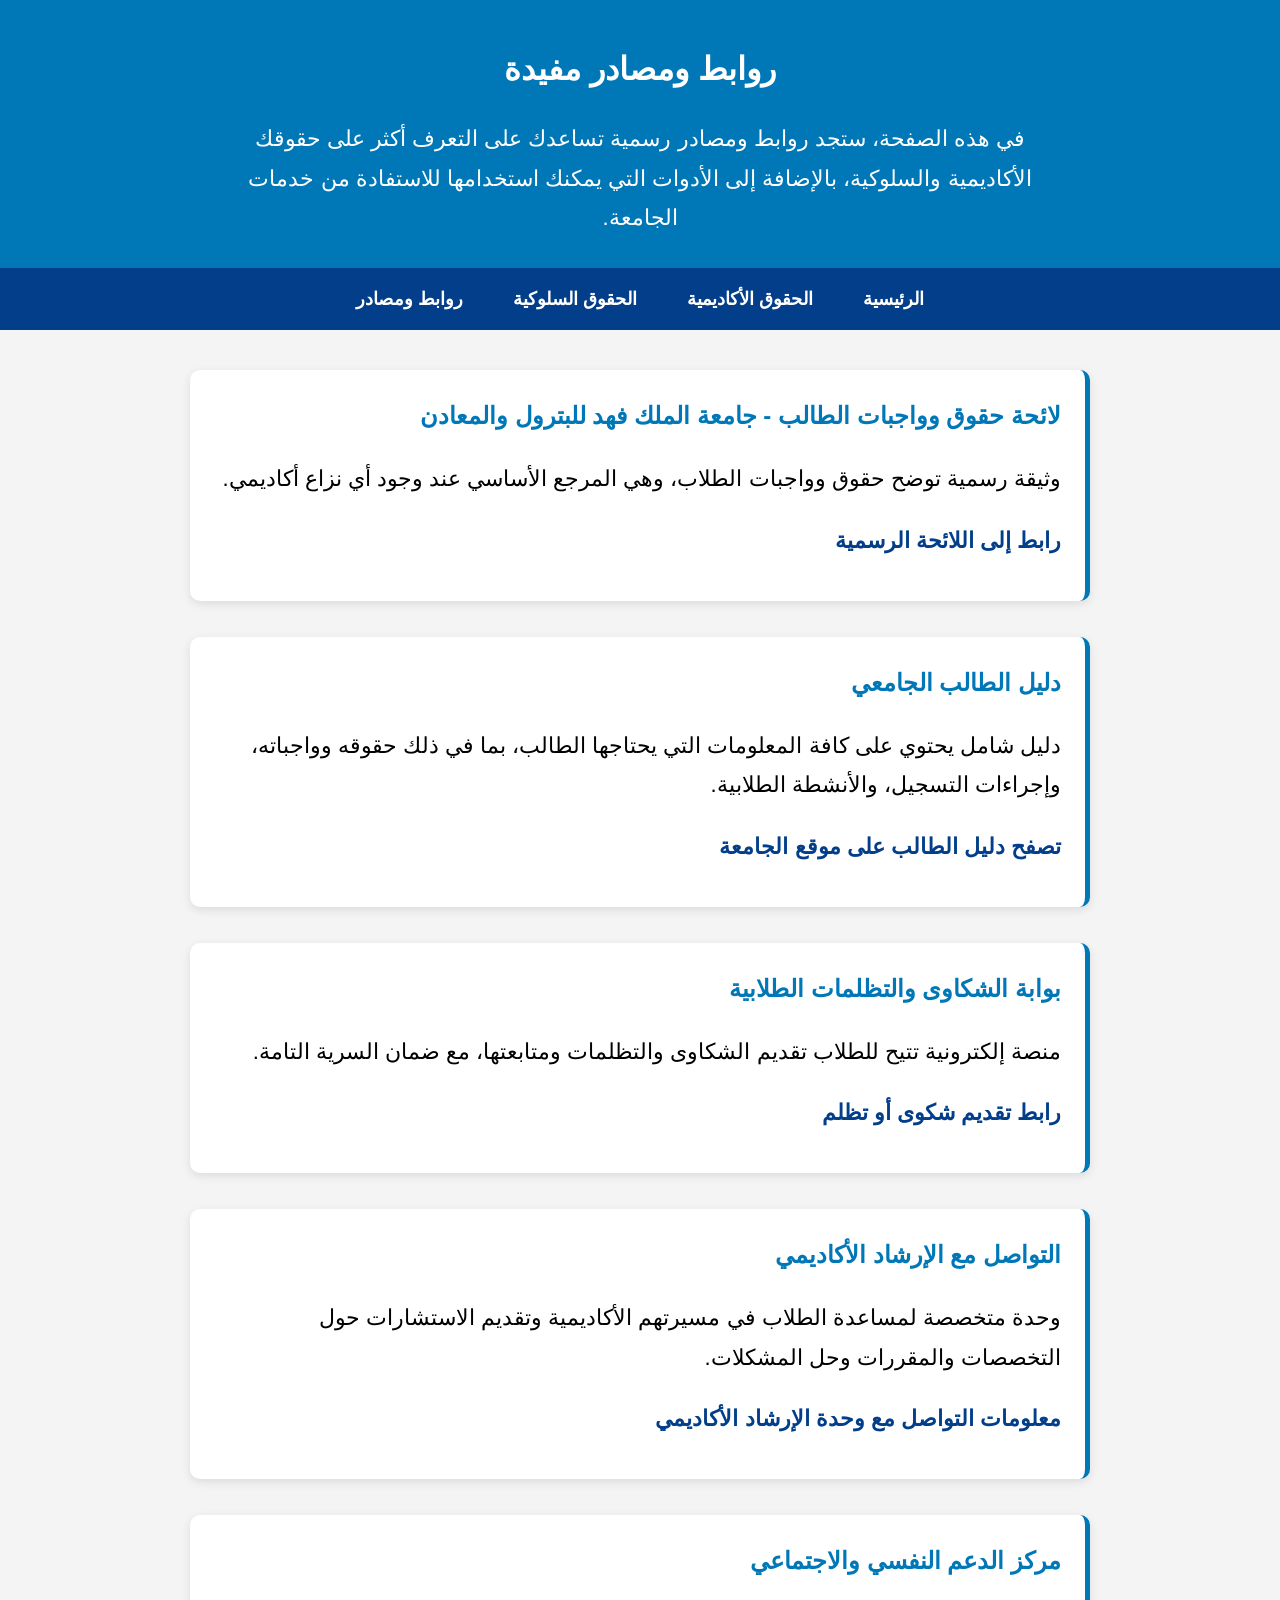
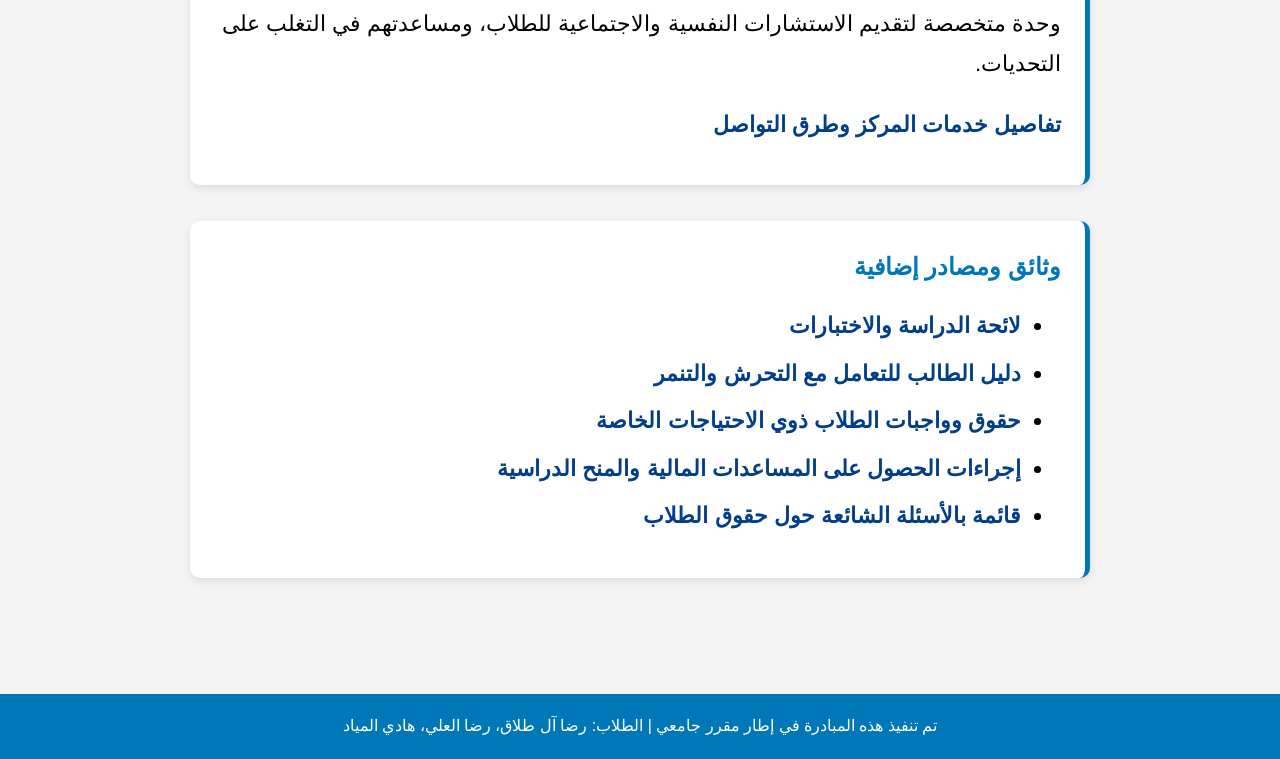
==== resources.html @ 7638e051 "Add files via upload" ====
<!DOCTYPE html>
<html lang="ar" dir="rtl">
<head>
  <meta charset="UTF-8">
  <title>روابط ومصادر</title>
  <link rel="stylesheet" href="styles.css">
</head>
<body>
  <header>
    <h1>روابط ومصادر مفيدة</h1>
    <p>في هذه الصفحة، ستجد روابط ومصادر رسمية تساعدك على التعرف أكثر على حقوقك الأكاديمية والسلوكية، بالإضافة إلى الأدوات التي يمكنك استخدامها للاستفادة من خدمات الجامعة.</p>
  </header>
  <nav>
    <a href="index.html">الرئيسية</a>
    <a href="academic.html">الحقوق الأكاديمية</a>
    <a href="behavioral.html">الحقوق السلوكية</a>
    <a href="resources.html">روابط ومصادر</a>
  </nav>
  <main>
    <div class="box">
      <h3>لائحة حقوق وواجبات الطالب - جامعة الملك فهد للبترول والمعادن</h3>
      <p>وثيقة رسمية توضح حقوق وواجبات الطلاب، وهي المرجع الأساسي عند وجود أي نزاع أكاديمي.</p>
      <p><a href="https://www.kfupm.edu.sa/ar/students/student-rights" target="_blank">رابط إلى اللائحة الرسمية</a></p>
    </div>

    <div class="box">
      <h3>دليل الطالب الجامعي</h3>
      <p>دليل شامل يحتوي على كافة المعلومات التي يحتاجها الطالب، بما في ذلك حقوقه وواجباته، وإجراءات التسجيل، والأنشطة الطلابية.</p>
      <p><a href="#" target="_blank">تصفح دليل الطالب على موقع الجامعة</a></p>
    </div>

    <div class="box">
      <h3>بوابة الشكاوى والتظلمات الطلابية</h3>
      <p>منصة إلكترونية تتيح للطلاب تقديم الشكاوى والتظلمات ومتابعتها، مع ضمان السرية التامة.</p>
      <p><a href="#" target="_blank">رابط تقديم شكوى أو تظلم</a></p>
    </div>

    <div class="box">
      <h3>التواصل مع الإرشاد الأكاديمي</h3>
      <p>وحدة متخصصة لمساعدة الطلاب في مسيرتهم الأكاديمية وتقديم الاستشارات حول التخصصات والمقررات وحل المشكلات.</p>
      <p><a href="#" target="_blank">معلومات التواصل مع وحدة الإرشاد الأكاديمي</a></p>
    </div>

    <div class="box">
      <h3>مركز الدعم النفسي والاجتماعي</h3>
      <p>وحدة متخصصة لتقديم الاستشارات النفسية والاجتماعية للطلاب، ومساعدتهم في التغلب على التحديات.</p>
      <p><a href="#" target="_blank">تفاصيل خدمات المركز وطرق التواصل</a></p>
    </div>

    <div class="box">
      <h3>وثائق ومصادر إضافية</h3>
      <ul>
        <li><a href="#">لائحة الدراسة والاختبارات</a></li>
        <li><a href="#">دليل الطالب للتعامل مع التحرش والتنمر</a></li>
        <li><a href="#">حقوق وواجبات الطلاب ذوي الاحتياجات الخاصة</a></li>
        <li><a href="#">إجراءات الحصول على المساعدات المالية والمنح الدراسية</a></li>
        <li><a href="#">قائمة بالأسئلة الشائعة حول حقوق الطلاب</a></li>
      </ul>
    </div>
  </main>
  <footer>تم تنفيذ هذه المبادرة في إطار مقرر جامعي | الطلاب: رضا آل طلاق، رضا العلي، هادي المياد</footer>
</body>
</html>
---- styles.css ----
/* Global Styles */
body {
  font-family: 'Dubai', 'Segoe UI', 'Tahoma', 'Arial', sans-serif;
  font-size: 18px;
  background-color: #f4f4f4;
  margin: 0;
  padding: 0;
  line-height: 1.8;
}

h1 {
  font-size: 32px;
  color: white;
  margin-bottom: 20px;
}

h2 {
  font-size: 26px;
  color: #0077b6;
  margin-bottom: 16px;
}

h3 {
  font-size: 24px;
  color: #0077b6;
  margin-bottom: 14px;
}

p {
  font-size: 22px;
  margin-bottom: 16px;
}

/* Header */
header {
  background-color: #0077b6;
  color: white;
  padding: 20px;
  text-align: center;
}

header p {
  max-width: 800px;
  margin: 10px auto;
  font-size: 22px;
}

/* Navigation */
nav {
  background-color: #023e8a;
  display: flex;
  justify-content: center;
  flex-wrap: wrap;
}

nav a {
  color: white;
  padding: 15px 25px;
  text-decoration: none;
  font-weight: bold;
  font-size: 18px;
}

nav a:hover {
  background-color: #0096c7;
}

/* Main Content */
main {
  padding: 40px 30px;
  max-width: 900px;
  margin: 0 auto;
}

/* Boxes */
.box {
  background-color: white;
  border-right: 5px solid #0077b6;
  padding: 24px;
  margin-bottom: 36px;
  border-radius: 10px;
  box-shadow: 0 3px 10px rgba(0,0,0,0.1);
}

.box h3 {
  margin-top: 0;
  font-weight: 600;
}

.example {
  background-color: #e6f3f8;
  padding: 16px;
  border-radius: 5px;
  margin-top: 14px;
  font-size: 22px;
  line-height: 1.7;
}

.steps {
  background-color: #f9f9f9;
  padding: 16px;
  border-radius: 5px;
  margin-top: 14px;
  font-size: 22px;
  line-height: 1.7;
}

.steps ol {
  padding-right: 20px;
  margin: 0;
}

/* Cards */
.card-container {
  display: flex;
  flex-wrap: wrap;
  justify-content: center;
  gap: 20px;
  margin-top: 30px;
}

.card {
  background-color: white;
  border-top: 5px solid #0077b6;
  border-radius: 10px;
  box-shadow: 0 3px 8px rgba(0,0,0,0.1);
  padding: 20px;
  width: 260px;
  text-align: center;
  transition: transform 0.3s;
}

.card:hover {
  transform: translateY(-5px);
}

.card p {
  font-size: 18px;
  line-height: 1.7;
}

/* Quick Reference */
.quick-reference {
  background-color: white;
  border-radius: 10px;
  padding: 20px;
  margin-top: 40px;
  box-shadow: 0 3px 10px rgba(0,0,0,0.1);
}

.quick-reference h3 {
  color: #0077b6;
  border-bottom: 1px solid #ccc;
  padding-bottom: 10px;
  margin-bottom: 15px;
  font-size: 22px;
}

.quick-reference ul {
  padding-right: 20px;
  line-height: 2;
}

.quick-reference li {
  margin-bottom: 8px;
}

/* Links in boxes (for resources page) */
.box a {
  text-decoration: none;
  color: #023e8a;
  font-weight: bold;
}

.box a:hover {
  text-decoration: underline;
}

/* Lists */
ul, ol {
  font-size: 18px;
  line-height: 1.8;
}

li {
  font-size: 22px;
  margin-bottom: 8px;
}

/* Footer */
footer {
  background-color: #0077b6;
  color: white;
  text-align: center;
  padding: 18px;
  margin-top: 40px;
  font-size: 16px;
}

/* Mobile optimization */
@media screen and (max-width: 768px) {
  .card-container {
    flex-direction: column;
    align-items: center;
  }
  
  .card {
    width: 90%;
  }
  
  nav {
    flex-direction: column;
    align-items: center;
  }
  
  nav a {
    width: 100%;
    text-align: center;
  }
}
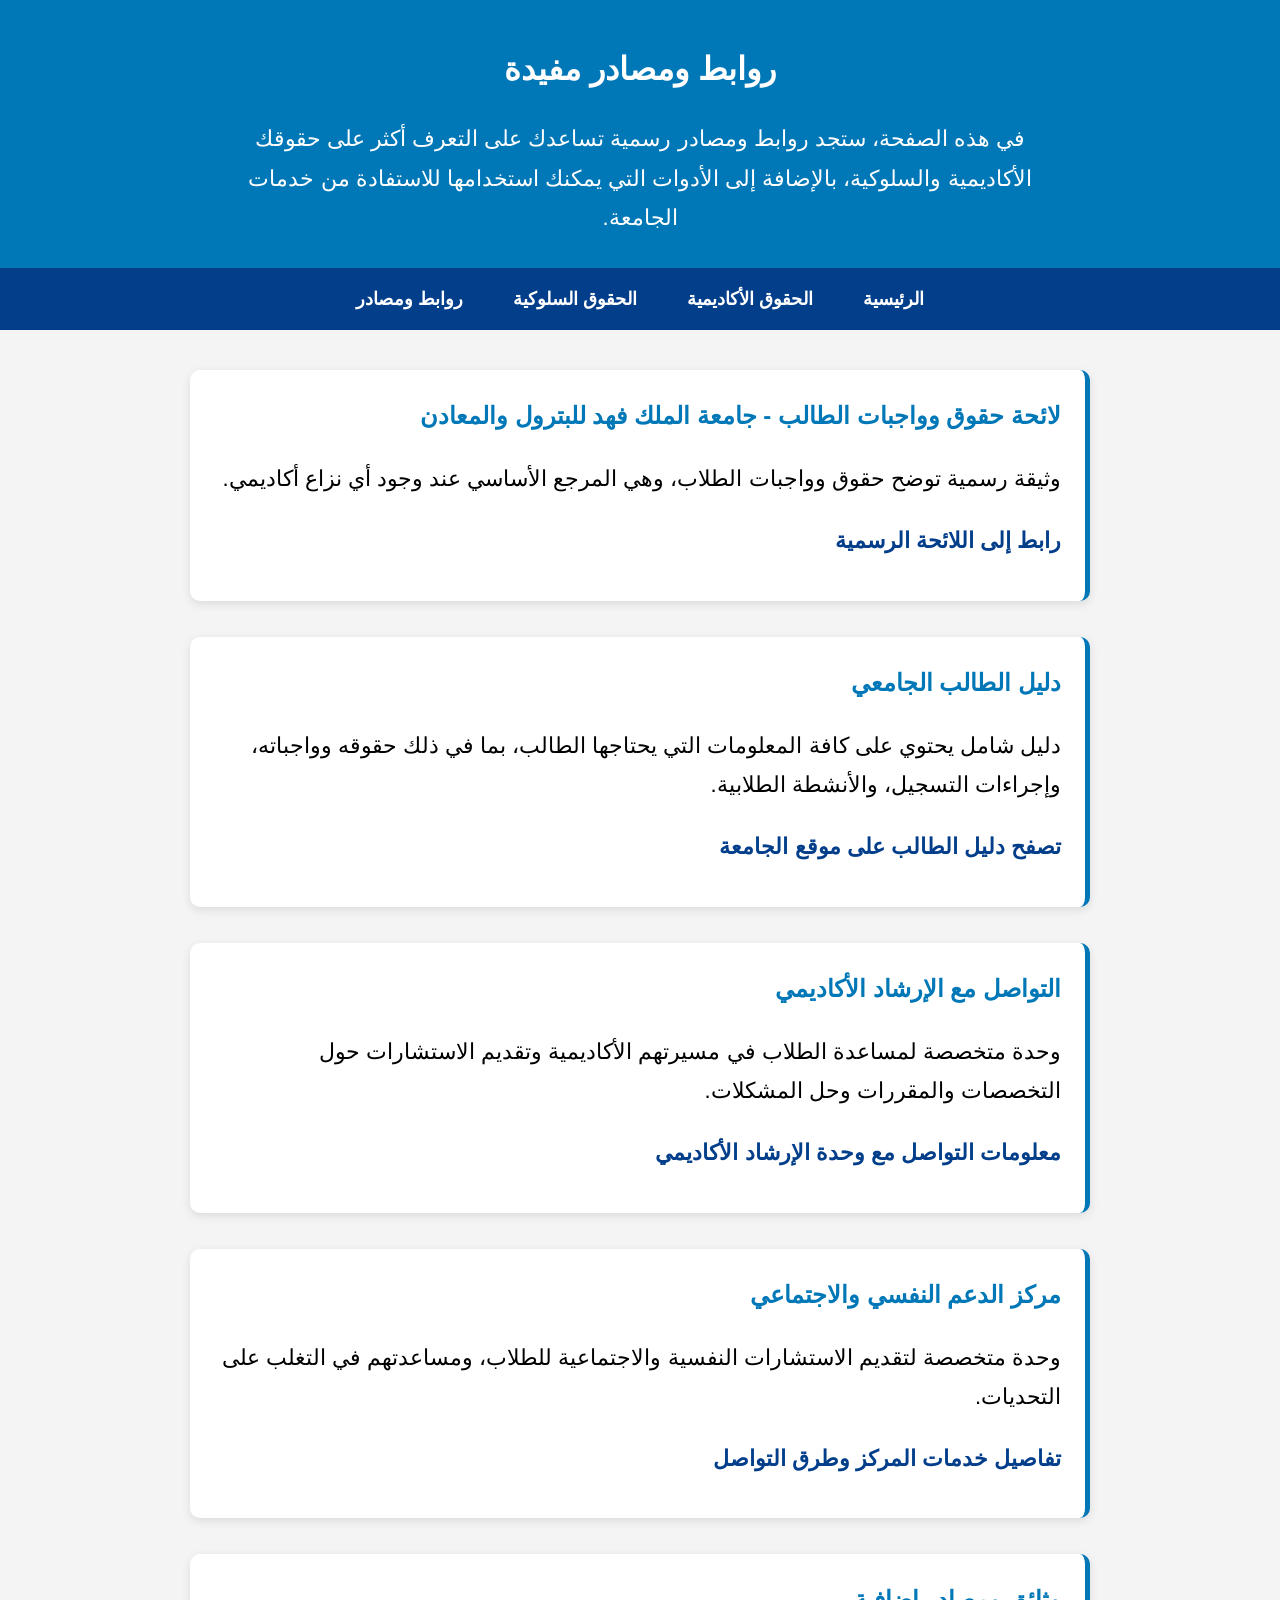
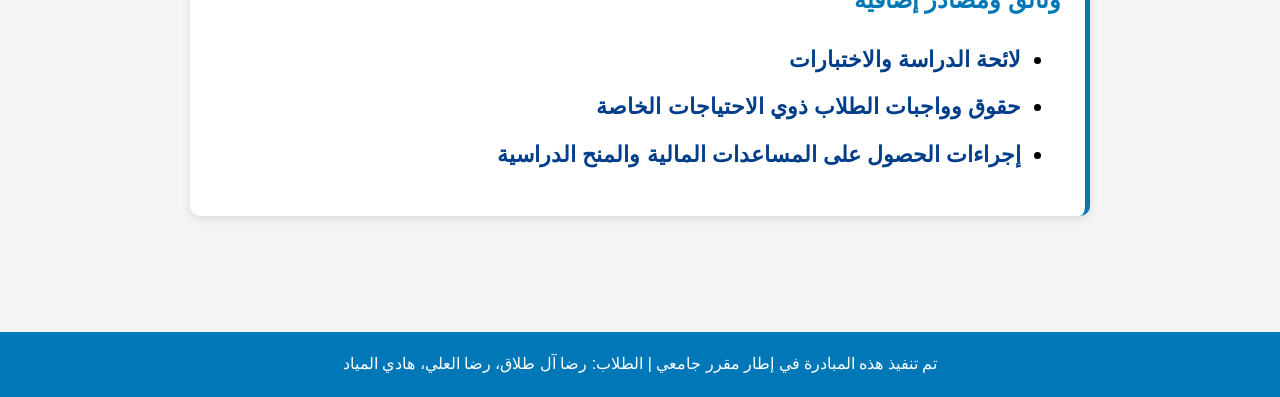
==== commit f82ba965: "Update resources.html" ====
--- a/resources.html
+++ b/resources.html
@@ -20,41 +20,33 @@
     <div class="box">
       <h3>لائحة حقوق وواجبات الطالب - جامعة الملك فهد للبترول والمعادن</h3>
       <p>وثيقة رسمية توضح حقوق وواجبات الطلاب، وهي المرجع الأساسي عند وجود أي نزاع أكاديمي.</p>
-      <p><a href="https://www.kfupm.edu.sa/ar/students/student-rights" target="_blank">رابط إلى اللائحة الرسمية</a></p>
+      <p><a href="https://studentaffairs.kfupm.edu.sa/docs/default-source/default-document-library/%D8%AF%D9%84%D9%8A%D9%84-%D8%A7%D9%84%D8%AD%D9%82%D9%88%D9%82-%D9%88%D8%A7%D9%84%D9%88%D8%A7%D8%AC%D8%A8%D8%A7%D8%AA.pdf?sfvrsn=955bd686_1" target="_blank">رابط إلى اللائحة الرسمية</a></p>
     </div>
 
     <div class="box">
       <h3>دليل الطالب الجامعي</h3>
       <p>دليل شامل يحتوي على كافة المعلومات التي يحتاجها الطالب، بما في ذلك حقوقه وواجباته، وإجراءات التسجيل، والأنشطة الطلابية.</p>
-      <p><a href="#" target="_blank">تصفح دليل الطالب على موقع الجامعة</a></p>
-    </div>
-
-    <div class="box">
-      <h3>بوابة الشكاوى والتظلمات الطلابية</h3>
-      <p>منصة إلكترونية تتيح للطلاب تقديم الشكاوى والتظلمات ومتابعتها، مع ضمان السرية التامة.</p>
-      <p><a href="#" target="_blank">رابط تقديم شكوى أو تظلم</a></p>
+      <p><a href="https://ses.kfupm.edu.sa/static/documents/student_handbook_arabic.pdf" target="_blank">تصفح دليل الطالب على موقع الجامعة</a></p>
     </div>
 
     <div class="box">
       <h3>التواصل مع الإرشاد الأكاديمي</h3>
       <p>وحدة متخصصة لمساعدة الطلاب في مسيرتهم الأكاديمية وتقديم الاستشارات حول التخصصات والمقررات وحل المشكلات.</p>
-      <p><a href="#" target="_blank">معلومات التواصل مع وحدة الإرشاد الأكاديمي</a></p>
+      <p><a href="https://studentaffairs.kfupm.edu.sa/ar/about-us/contact-us" target="_blank">معلومات التواصل مع وحدة الإرشاد الأكاديمي</a></p>
     </div>
 
     <div class="box">
       <h3>مركز الدعم النفسي والاجتماعي</h3>
       <p>وحدة متخصصة لتقديم الاستشارات النفسية والاجتماعية للطلاب، ومساعدتهم في التغلب على التحديات.</p>
-      <p><a href="#" target="_blank">تفاصيل خدمات المركز وطرق التواصل</a></p>
+      <p><a href="https://ses.kfupm.edu.sa/counseling-and-advising-unit/" target="_blank">تفاصيل خدمات المركز وطرق التواصل</a></p>
     </div>
 
     <div class="box">
       <h3>وثائق ومصادر إضافية</h3>
       <ul>
-        <li><a href="#">لائحة الدراسة والاختبارات</a></li>
-        <li><a href="#">دليل الطالب للتعامل مع التحرش والتنمر</a></li>
-        <li><a href="#">حقوق وواجبات الطلاب ذوي الاحتياجات الخاصة</a></li>
-        <li><a href="#">إجراءات الحصول على المساعدات المالية والمنح الدراسية</a></li>
-        <li><a href="#">قائمة بالأسئلة الشائعة حول حقوق الطلاب</a></li>
+        <li><a href="https://registrar.kfupm.edu.sa/documents/8/AcademicRegulationsArabic_IVzRwac.pdf">لائحة الدراسة والاختبارات</a></li>
+        <li><a href="https://sustainability.kfupm.edu.sa/documents/34/Organizational_and_procedural_guide_for_people_with_disabilities.pdf?utm_source=chatgpt.com">حقوق وواجبات الطلاب ذوي الاحتياجات الخاصة</a></li>
+        <li><a href="https://studentloan.kfupm.edu.sa/Default.aspx?ticket=ST-baa46e9d5cef4fec8301ff91791835bd-login.kfupm.edu.sa">إجراءات الحصول على المساعدات المالية والمنح الدراسية</a></li>
       </ul>
     </div>
   </main>
